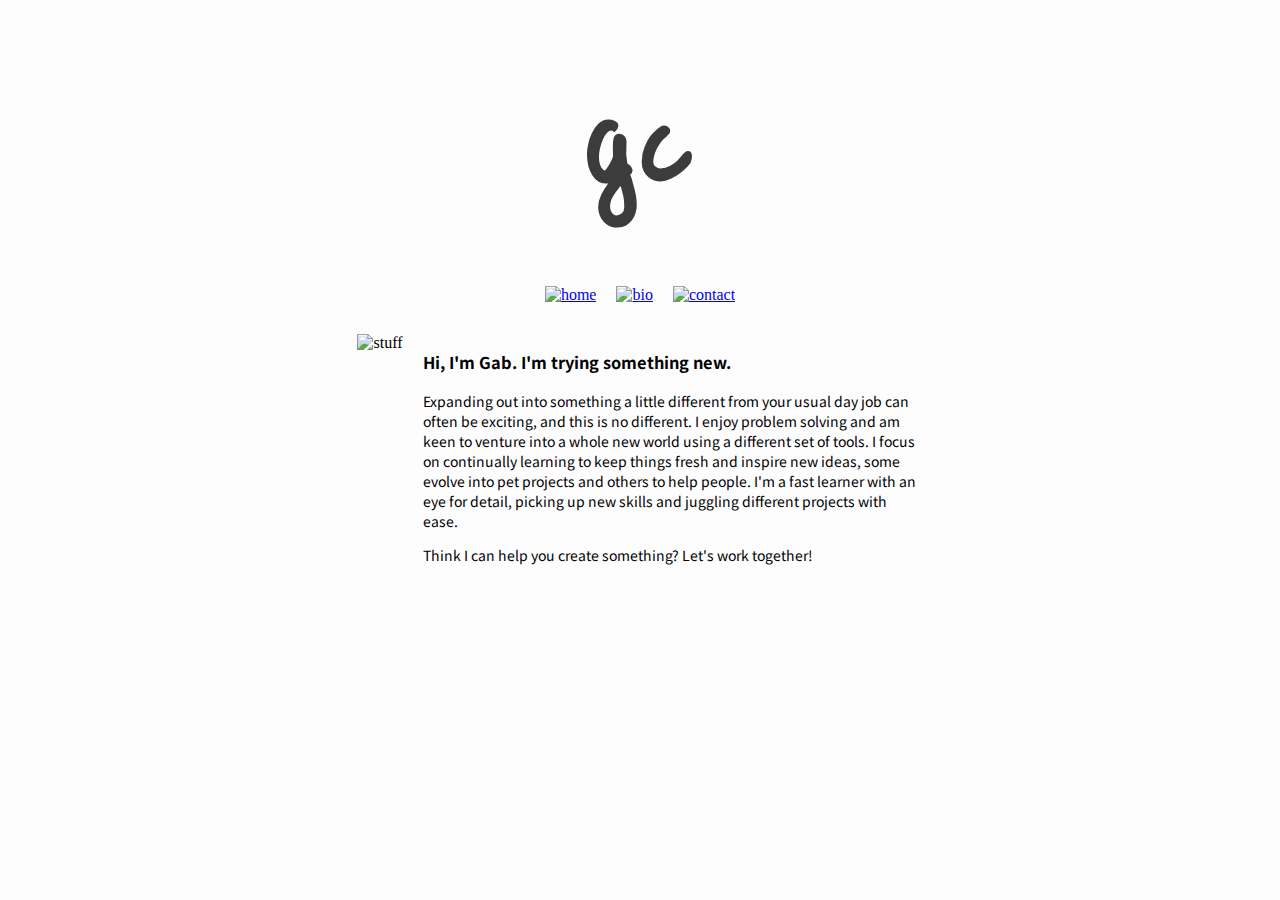
==== bio.html @ d98efaea "Initial commit" ====
<!doctype html>

<html lang="en">
    <head>
        <meta charset="utf-8">
        <title>gabriella.codes | bio</title>
        <meta name="description" content="Gabriella.Codes">
        <meta name="author" content="this guy">
        <link rel="stylesheet" href="styles.css">
    </head>
    <header>
        <div class="header-block">
            <h1 id="main-logo">gc</h1>
        </div>
    </header>
    <body>
        <div id="nav-container">
            <div class="nav-item">
                <a href="index.html">
                <img id="nav-item-home" src="images/button-home.PNG" alt="home">
                </a>
            </div>
            <div class="nav-item">
                <a href="bio.html">
                <img id="nav-item-bio" src="images/button-bio.PNG" alt="bio">
                </a>
            </div>
            <div class="nav-item">
                <a href="contact.html">
                <img id="nav-item-contact" src="images/button-contact.PNG" alt="contact">
                </a>
            </div>
        </div>
        <div id="bio-container">
            <div class="bio-photo">
                <img src="images/bio-photo.jpg" alt="stuff">
            </div>
            <div class="bio-text">
                <h3>Hi, I'm Gab. I'm trying something new.</h1>
                <p>Expanding out into something a little different from your usual day job can often be exciting, and this is no different. I enjoy problem solving and am keen to venture into a whole new world using a different set of tools. I focus on continually learning to keep things fresh and inspire new ideas, some evolve into pet projects and others to help people. I'm a fast learner with an eye for detail, picking up new skills and juggling different projects with ease.</p>
                <p>Think I can help you create something? Let's work together!</p>
            </div>
        </div>
    </body>
</html>
---- styles.css ----
@import url('https://fonts.googleapis.com/css2?family=Noto+Sans+HK:wght@300&display=swap');
@import url('https://fonts.googleapis.com/css2?family=Reenie+Beanie&display=swap');

html {
    background-color: #FDFDFE; 
}
#portfolio-container {
    display:flex;
    justify-content:center;
    flex-wrap:wrap;
    align-content: center;
}
.header-block {
    font-family: 'Reenie Beanie', sans-serif;
    padding: 3px;
    color: #3D3C3C;
    font-size:80px;
    text-align:center;
}
#main-logo {
    margin-top: 40px;
    margin-bottom: 40px;
}
.nav-item img {
    height:30px;
    margin: 10px;
    object-fit:cover;
}
#nav-container {
    display:flex;
    justify-content: center;
    flex-wrap:wrap;
    margin-bottom:20px;
}
.portfolio-item {
    display: flex;
    flex-wrap: wrap;
    justify-content: center;
    margin:10px;
}
p.c1 {
    text-align: center;
    font-family: 'Noto Sans HK', sans-serif;
    font-size:14px;
    margin-top:25px;
}
#form-container {
    display:flex;
    justify-content:center;
    flex-wrap:wrap;
    align-content: center;
}
.form-item-name, .form-item-email, .form-item-message, .form-item-button {
    display: flex;
    flex-wrap: wrap;
    justify-content: center;
    margin-bottom: 10px;
}
.form-item-name {
    float: left;
    margin-right: 5px;
}
::placeholder {
    color:#3D3C3C;
    font-family: 'Noto Sans HK', sans-serif;
    font-size:12px;
}
textarea {
    display: flex;
    width:291px;
    font-family: 'Noto Sans HK', sans-serif;
    font-size:12px;
}
input {
    display: flex;
    max-width: 140px;
    font-family: 'Noto Sans HK', sans-serif;
    font-size:12px;
}
#send-button {
    background-color: #ebebeb;
    font-family: 'Noto Sans HK', sans-serif;
    font-size:12px;
}
#bio-container {
    display:flex;
    justify-content:center;
    flex-wrap:wrap;
    flex-direction: row;
    align-content: center;
}
.bio-photo {
    display:flex;
    align-content: center;
    flex-shrink: 1;
}
.bio-photo img {
    display: flex;
    object-fit:cover;
    max-width:250px;
}
.bio-text {
    font-family: 'Noto Sans HK', sans-serif;
    font-size:14px;
    flex-basis:500px;
    margin-left: 20px;
}
@media (min-width:600px) {
    #portfolio-container{
        margin-left:50px;
        margin-right:50px;
    }
}
@media (max-width:765px) {
    .bio-text {
        text-align: center;
        margin-left: 0;
    }
}
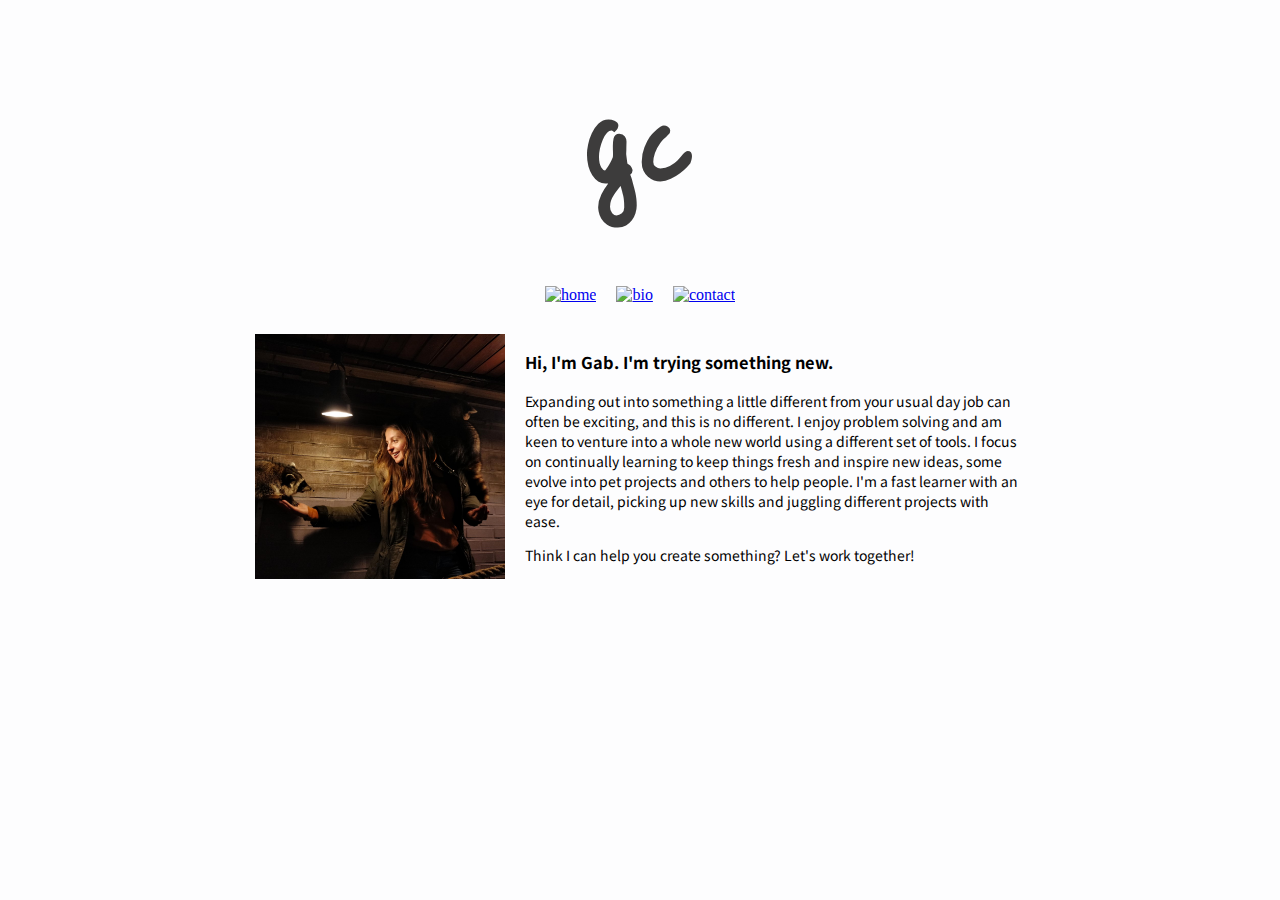
==== commit b4e0977f: "Updated image links to "Images" from "images"" ====
--- a/bio.html
+++ b/bio.html
@@ -17,23 +17,23 @@
         <div id="nav-container">
             <div class="nav-item">
                 <a href="index.html">
-                <img id="nav-item-home" src="images/button-home.PNG" alt="home">
+                <img id="nav-item-home" src="Images/button-home.PNG" alt="home">
                 </a>
             </div>
             <div class="nav-item">
                 <a href="bio.html">
-                <img id="nav-item-bio" src="images/button-bio.PNG" alt="bio">
+                <img id="nav-item-bio" src="Images/button-bio.PNG" alt="bio">
                 </a>
             </div>
             <div class="nav-item">
                 <a href="contact.html">
-                <img id="nav-item-contact" src="images/button-contact.PNG" alt="contact">
+                <img id="nav-item-contact" src="Images/button-contact.PNG" alt="contact">
                 </a>
             </div>
         </div>
         <div id="bio-container">
             <div class="bio-photo">
-                <img src="images/bio-photo.jpg" alt="stuff">
+                <img src="Images/bio-photo.jpg" alt="stuff">
             </div>
             <div class="bio-text">
                 <h3>Hi, I'm Gab. I'm trying something new.</h1>
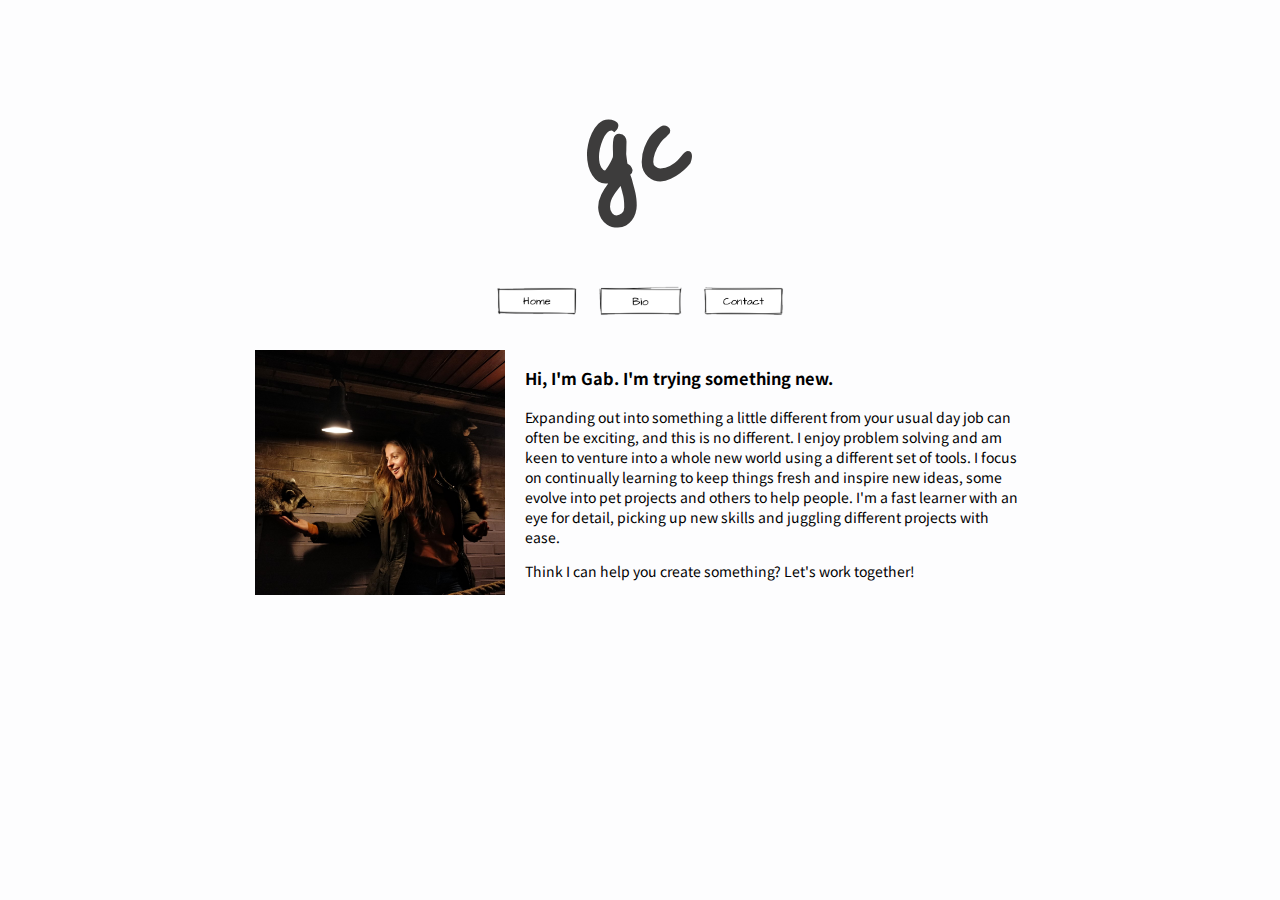
==== commit 20301dd5: "Updated image extensions & bio image alt" ====
--- a/bio.html
+++ b/bio.html
@@ -8,32 +8,32 @@
         <meta name="author" content="this guy">
         <link rel="stylesheet" href="styles.css">
     </head>
+    <body>
     <header>
         <div class="header-block">
             <h1 id="main-logo">gc</h1>
         </div>
     </header>
-    <body>
         <div id="nav-container">
             <div class="nav-item">
                 <a href="index.html">
-                <img id="nav-item-home" src="Images/button-home.PNG" alt="home">
+                <img id="nav-item-home" src="Images/button-home.png" alt="home">
                 </a>
             </div>
             <div class="nav-item">
                 <a href="bio.html">
-                <img id="nav-item-bio" src="Images/button-bio.PNG" alt="bio">
+                <img id="nav-item-bio" src="Images/button-bio.png" alt="bio">
                 </a>
             </div>
             <div class="nav-item">
                 <a href="contact.html">
-                <img id="nav-item-contact" src="Images/button-contact.PNG" alt="contact">
+                <img id="nav-item-contact" src="Images/button-contact.png" alt="contact">
                 </a>
             </div>
         </div>
         <div id="bio-container">
             <div class="bio-photo">
-                <img src="Images/bio-photo.jpg" alt="stuff">
+                <img src="Images/bio-photo.jpg" alt="it's Gabriella!">
             </div>
             <div class="bio-text">
                 <h3>Hi, I'm Gab. I'm trying something new.</h1>
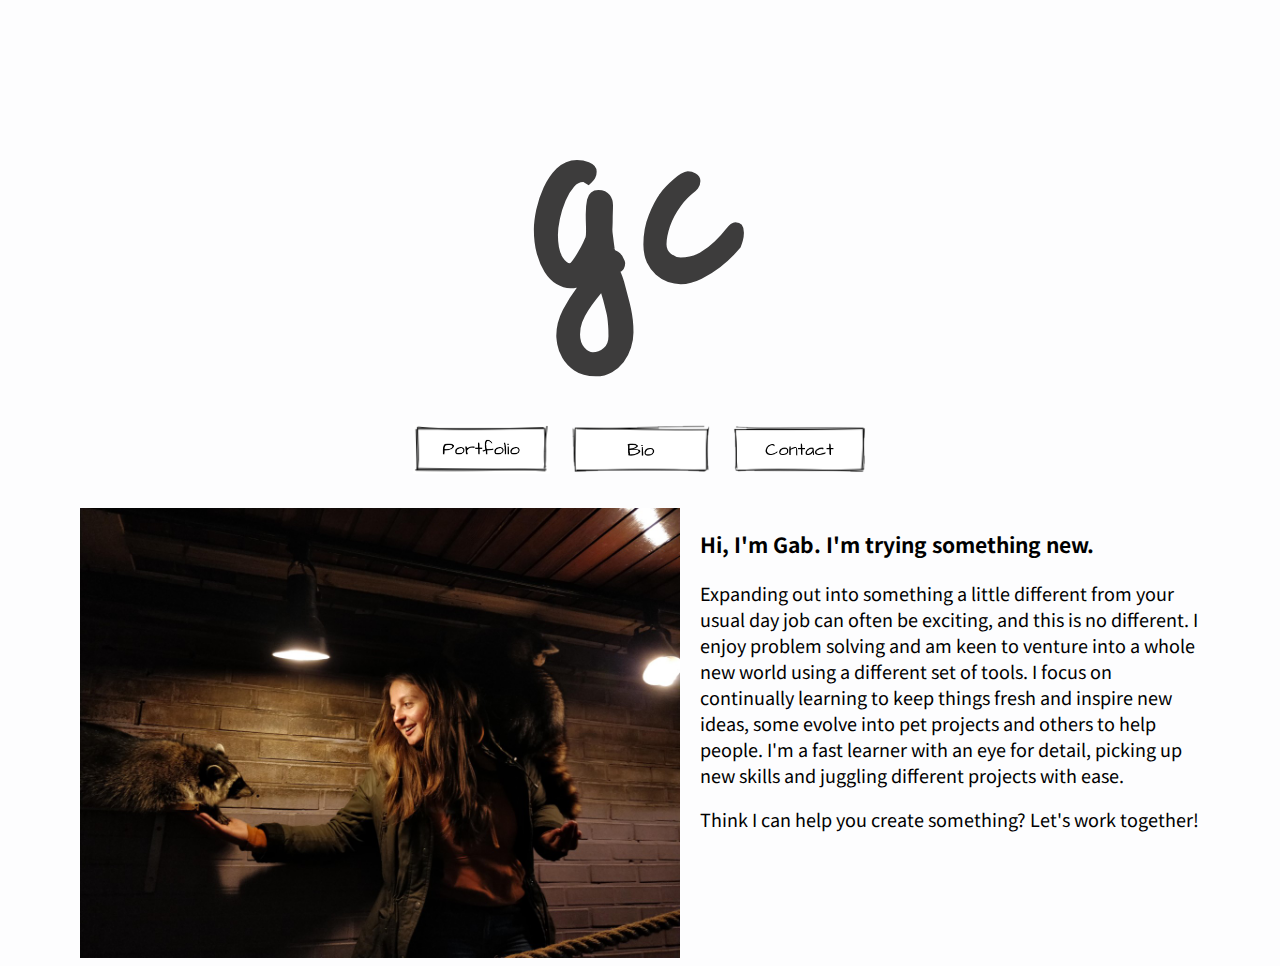
==== commit e32a281f: "General update of image and text sizing." ====
--- a/bio.html
+++ b/bio.html
@@ -17,7 +17,7 @@
         <div id="nav-container">
             <div class="nav-item">
                 <a href="index.html">
-                <img id="nav-item-home" src="Images/button-home.png" alt="home">
+                <img id="nav-item-home" src="Images/button-portfolio.png" alt="portfolio">
                 </a>
             </div>
             <div class="nav-item">
--- a/styles.css
+++ b/styles.css
@@ -14,7 +14,7 @@
     font-family: 'Reenie Beanie', sans-serif;
     padding: 3px;
     color: #3D3C3C;
-    font-size:80px;
+    font-size:160px;
     text-align:center;
 }
 #main-logo {
@@ -22,7 +22,7 @@
     margin-bottom: 40px;
 }
 .nav-item img {
-    height:30px;
+    height: 50px;
     margin: 10px;
     object-fit:cover;
 }
@@ -30,7 +30,7 @@
     display:flex;
     justify-content: center;
     flex-wrap:wrap;
-    margin-bottom:20px;
+    margin-bottom: 20px;
 }
 .portfolio-item {
     display: flex;
@@ -41,7 +41,7 @@
 p.c1 {
     text-align: center;
     font-family: 'Noto Sans HK', sans-serif;
-    font-size:14px;
+    font-size:24px;
     margin-top:25px;
 }
 #form-container {
@@ -63,24 +63,24 @@
 ::placeholder {
     color:#3D3C3C;
     font-family: 'Noto Sans HK', sans-serif;
-    font-size:12px;
+    font-size:14px;
 }
 textarea {
     display: flex;
     width:291px;
     font-family: 'Noto Sans HK', sans-serif;
-    font-size:12px;
+    font-size:18px;
 }
 input {
     display: flex;
     max-width: 140px;
     font-family: 'Noto Sans HK', sans-serif;
-    font-size:12px;
+    font-size:14px;
 }
 #send-button {
     background-color: #ebebeb;
     font-family: 'Noto Sans HK', sans-serif;
-    font-size:12px;
+    font-size:14px;
 }
 #bio-container {
     display:flex;
@@ -97,11 +97,11 @@
 .bio-photo img {
     display: flex;
     object-fit:cover;
-    max-width:250px;
+    max-width:600px;
 }
 .bio-text {
     font-family: 'Noto Sans HK', sans-serif;
-    font-size:14px;
+    font-size:18px;
     flex-basis:500px;
     margin-left: 20px;
 }
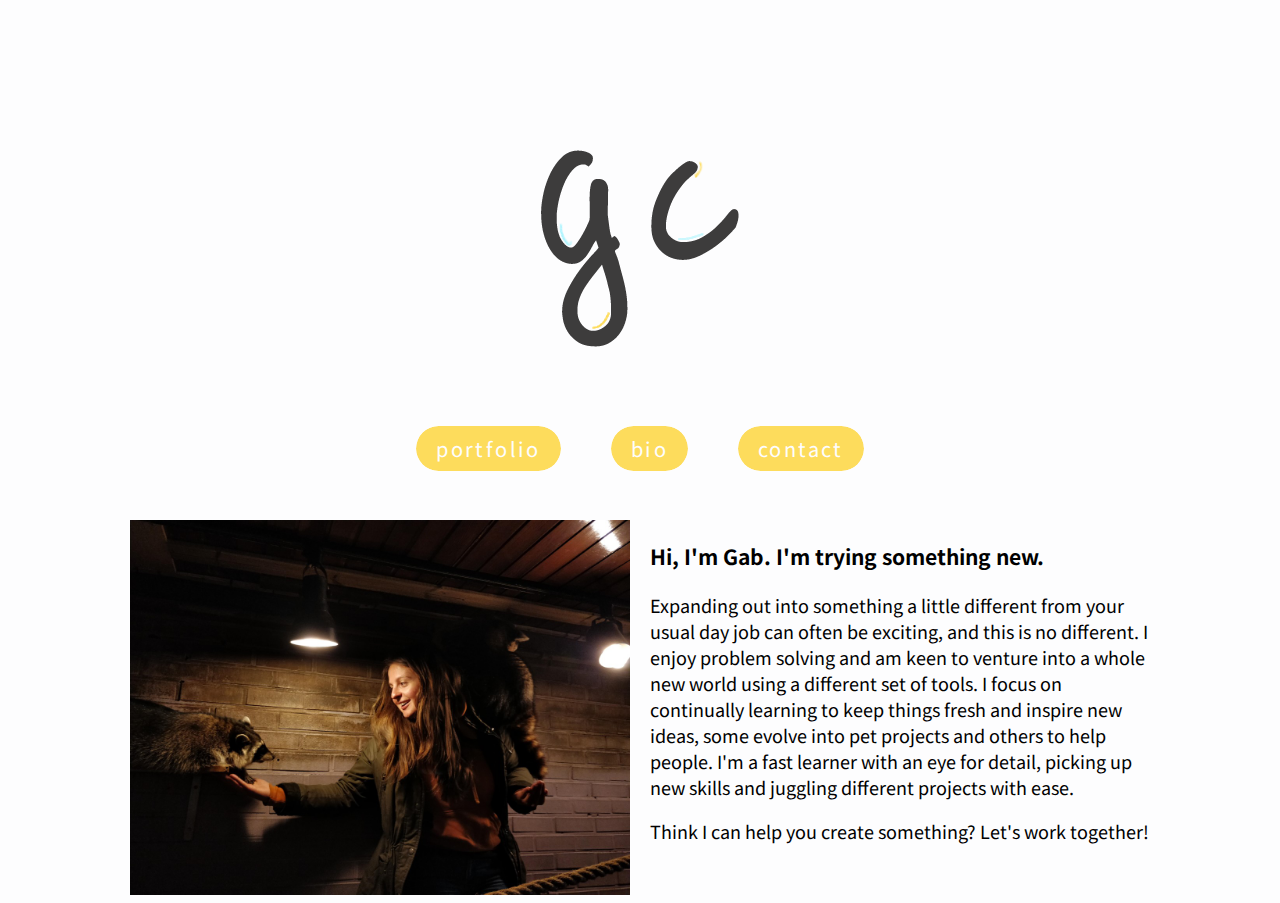
==== commit b8a4d8aa: "Major button update" ====
--- a/bio.html
+++ b/bio.html
@@ -7,28 +7,23 @@
         <meta name="description" content="Gabriella.Codes">
         <meta name="author" content="this guy">
         <link rel="stylesheet" href="styles.css">
+        <link rel="stylesheet" href="button-styles.css">
     </head>
     <body>
     <header>
         <div class="header-block">
-            <h1 id="main-logo">gc</h1>
+            <img src="Images/main-logo.fw.png" alt="gabriella codes logo">
         </div>
     </header>
         <div id="nav-container">
             <div class="nav-item">
-                <a href="index.html">
-                <img id="nav-item-home" src="Images/button-portfolio.png" alt="portfolio">
-                </a>
+                <a href="index.html" class="nav-button">portfolio</a>
             </div>
             <div class="nav-item">
-                <a href="bio.html">
-                <img id="nav-item-bio" src="Images/button-bio.png" alt="bio">
-                </a>
+                <a href="bio.html" class="nav-button">bio</a>
             </div>
             <div class="nav-item">
-                <a href="contact.html">
-                <img id="nav-item-contact" src="Images/button-contact.png" alt="contact">
-                </a>
+                <a href="contact.html" class="nav-button">contact</a>
             </div>
         </div>
         <div id="bio-container">
--- a/styles.css
+++ b/styles.css
@@ -11,21 +11,11 @@
     align-content: center;
 }
 .header-block {
-    font-family: 'Reenie Beanie', sans-serif;
-    padding: 3px;
-    color: #3D3C3C;
-    font-size:160px;
+    margin-top:150px;
+    margin-bottom: 50px;
     text-align:center;
 }
-#main-logo {
-    margin-top: 40px;
-    margin-bottom: 40px;
-}
-.nav-item img {
-    height: 50px;
-    margin: 10px;
-    object-fit:cover;
-}
+
 #nav-container {
     display:flex;
     justify-content: center;
@@ -97,7 +87,7 @@
 .bio-photo img {
     display: flex;
     object-fit:cover;
-    max-width:600px;
+    max-width:500px;
 }
 .bio-text {
     font-family: 'Noto Sans HK', sans-serif;
--- a/button-styles.css
+++ b/button-styles.css
@@ -0,0 +1,269 @@
+@import url('https://fonts.googleapis.com/css2?family=Noto+Sans+HK:wght@300&display=swap');
+@import url('https://fonts.googleapis.com/css2?family=Reenie+Beanie&display=swap');
+@import url('https://fonts.googleapis.com/css2?family=Roboto&display=swap');
+
+/* Navigation Button Style */
+.nav-button {
+    display: inline-block;
+    padding: .5rem 1.25rem;
+    border-radius: 10rem;
+    color: #FDFDFE;
+    text-transform: lowercase;
+    font-size: 1rem;
+    letter-spacing: .15rem;
+    transition: all .3s;
+    position: relative;
+    overflow: hidden;
+    z-index: 1;
+  }
+  .nav-button:after {
+    content: '';
+    position: absolute;
+    bottom: 0;
+    left: 0;
+    width: 100%;
+    height: 100%;
+    background-color: #FDDC5C;
+    border-radius: 10rem;
+    z-index: -2;
+  }
+  .nav-button:before {
+    content: '';
+    position: absolute;
+    bottom: 0;
+    left: 0;
+    width: 0%;
+    height: 100%;
+    background-color: #e0b400;
+    transition: all .3s;
+    border-radius: 10rem;
+    z-index: -1;
+  }
+  .nav-button:hover {
+    color: #FDFDFE;
+  }
+  .nav-button:hover:before {
+    width: 100%;
+  }
+
+  .nav-button {
+    font-family: 'Noto Sans HK', sans-serif;;
+    text-decoration: none;
+    font-size: 20px;
+  }
+  
+  .nav-item {
+    margin: 25px;
+  }
+  
+  span {
+    display: block;
+    margin-top: 2rem;
+    font-size: .7rem;
+    color: #777;
+  }
+  span a {
+    font-size: .7rem;
+    color: #999;
+    text-decoration: underline;
+  }
+
+  /* Send Button Code */
+
+  .send-button {
+    background: #BDF6FE;
+    border-radius: 5px;
+    color: #FDFDFE;
+    cursor: pointer;
+    font-family: 'Noto Sans HK', sans-serif;
+    font-size: 20px;
+    height: 40px;
+    letter-spacing: .2px;
+    line-height: 30px;
+    text-align: center;
+    text-transform: uppercase;
+    -webkit-user-select: none;
+       -moz-user-select: none;
+        -ms-user-select: none;
+            user-select: none;
+    width: 100px;
+    margin-top: 40px;
+    text-transform: lowercase;
+    border-radius: 10rem;
+    border: none;
+  }
+  .send-button:hover {
+    background: #BDF6FE;
+  }
+  .send-button:active {
+    box-shadow: inset 0px 2px 8px -1px #bdf6fe;
+  }
+  
+  .form-item-button {
+    margin: auto;
+    position: relative;
+  }
+  
+  .frills, .frills:after, .frills:before {
+    position: absolute;
+    background: #bdf6fe;
+    border-radius: 4px;
+    height: 8px;
+  }
+  
+  .frills:after, .frills:before {
+    content: "";
+    display: block;
+  }
+  
+  .frills:before {
+    bottom: 20px;
+  }
+  
+  .frills:after {
+    top: 20px;
+  }
+  
+  .left-frills {
+    right: 164px;
+    top: 58px;
+  }
+  .active .left-frills {
+    -webkit-animation: move-left 0.7s ease-out, width-to-zero 0.7s ease-out;
+            animation: move-left 0.7s ease-out, width-to-zero 0.7s ease-out;
+  }
+  .left-frills:before, .left-frills:after {
+    left: 15px;
+  }
+  .active .left-frills:before {
+    -webkit-animation: width-to-zero 0.7s ease-out, move-up 0.7s ease-out;
+            animation: width-to-zero 0.7s ease-out, move-up 0.7s ease-out;
+  }
+  .active .left-frills:after {
+    -webkit-animation: width-to-zero 0.7s ease-out, move-down 0.7s ease-out;
+            animation: width-to-zero 0.7s ease-out, move-down 0.7s ease-out;
+  }
+  
+  .right-frills {
+    left: 164px;
+    top: 58px;
+  }
+  .active .right-frills {
+    -webkit-animation: move-right 0.7s ease-out, width-to-zero 0.7s ease-out;
+            animation: move-right 0.7s ease-out, width-to-zero 0.7s ease-out;
+  }
+  .right-frills:before, .right-frills:after {
+    right: 15px;
+  }
+  .active .right-frills:before {
+    -webkit-animation: width-to-zero 0.7s ease-out, move-up 0.7s ease-out;
+            animation: width-to-zero 0.7s ease-out, move-up 0.7s ease-out;
+  }
+  .active .right-frills:after {
+    -webkit-animation: width-to-zero 0.7s ease-out, move-down 0.7s ease-out;
+            animation: width-to-zero 0.7s ease-out, move-down 0.7s ease-out;
+  }
+  
+  .left-frills:before, .right-frills:after {
+    -webkit-transform: rotate(34deg);
+            transform: rotate(34deg);
+  }
+  
+  .left-frills:after, .right-frills:before {
+    -webkit-transform: rotate(-34deg);
+            transform: rotate(-34deg);
+  }
+  
+  @-webkit-keyframes move-left {
+    0% {
+      -webkit-transform: none;
+              transform: none;
+    }
+    65% {
+      -webkit-transform: translateX(-80px);
+              transform: translateX(-80px);
+    }
+    100% {
+      -webkit-transform: translateX(-80px);
+              transform: translateX(-80px);
+    }
+  }
+  
+  @keyframes move-left {
+    0% {
+      -webkit-transform: none;
+              transform: none;
+    }
+    65% {
+      -webkit-transform: translateX(-80px);
+              transform: translateX(-80px);
+    }
+    100% {
+      -webkit-transform: translateX(-80px);
+              transform: translateX(-80px);
+    }
+  }
+  @-webkit-keyframes move-right {
+    0% {
+      -webkit-transform: none;
+              transform: none;
+    }
+    65% {
+      -webkit-transform: translateX(80px);
+              transform: translateX(80px);
+    }
+    100% {
+      -webkit-transform: translateX(80px);
+              transform: translateX(80px);
+    }
+  }
+  @keyframes move-right {
+    0% {
+      -webkit-transform: none;
+              transform: none;
+    }
+    65% {
+      -webkit-transform: translateX(80px);
+              transform: translateX(80px);
+    }
+    100% {
+      -webkit-transform: translateX(80px);
+              transform: translateX(80px);
+    }
+  }
+  @-webkit-keyframes width-to-zero {
+    0% {
+      width: 38px;
+    }
+    100% {
+      width: 8px;
+    }
+  }
+  @keyframes width-to-zero {
+    0% {
+      width: 38px;
+    }
+    100% {
+      width: 8px;
+    }
+  }
+  @-webkit-keyframes move-up {
+    100% {
+      bottom: 69.75px;
+    }
+  }
+  @keyframes move-up {
+    100% {
+      bottom: 69.75px;
+    }
+  }
+  @-webkit-keyframes move-down {
+    100% {
+      top: 69.75px;
+    }
+  }
+  @keyframes move-down {
+    100% {
+      top: 69.75px;
+    }
+  }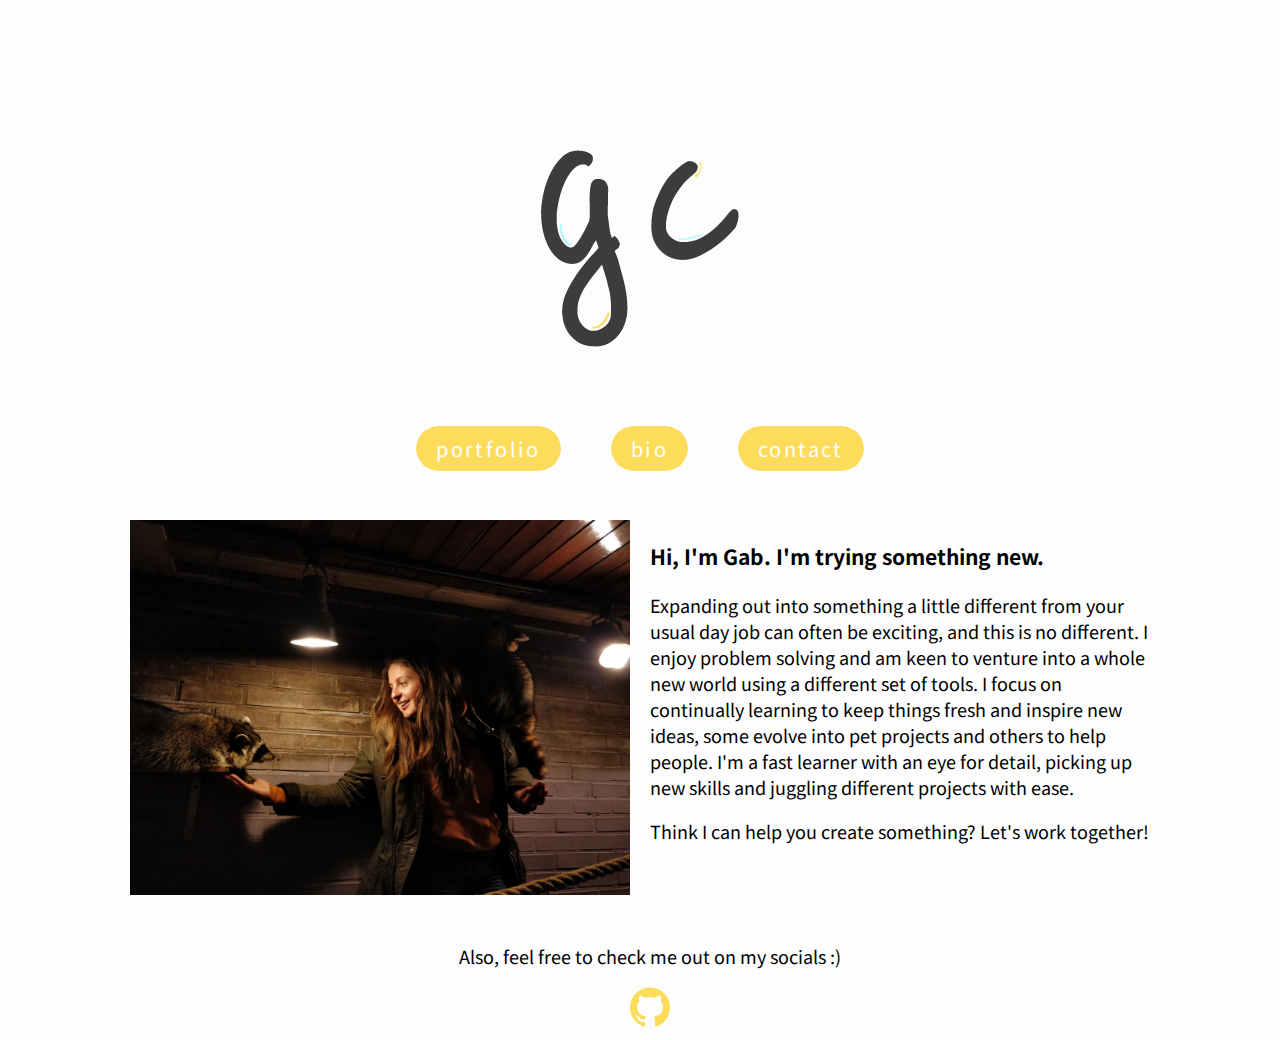
==== commit 02d3717c: "Inclusion of github link to bio page" ====
--- a/bio.html
+++ b/bio.html
@@ -36,5 +36,13 @@
                 <p>Think I can help you create something? Let's work together!</p>
             </div>
         </div>
+        <div id="social-container">
+            <div class="social-links">
+                <p>Also, feel free to check me out on my socials :)</p>
+                <a href="https://github.com/gabriellacodes" alt="gabriella codes github">
+                    <img src="Images/golden-git-logo.fw.png" alt="github logo">
+                </a>
+            </div>
+        </div>
     </body>
 </html>--- a/styles.css
+++ b/styles.css
@@ -72,7 +72,7 @@
     font-family: 'Noto Sans HK', sans-serif;
     font-size:14px;
 }
-#bio-container {
+#bio-container, #social-container {
     display:flex;
     justify-content:center;
     flex-wrap:wrap;
@@ -89,11 +89,18 @@
     object-fit:cover;
     max-width:500px;
 }
-.bio-text {
+.bio-text, .social-links {
     font-family: 'Noto Sans HK', sans-serif;
     font-size:18px;
     flex-basis:500px;
     margin-left: 20px;
+}
+.social-links {
+    margin-top:30px;
+    text-align: center;
+}
+.social-links img {
+    width:40px;
 }
 @media (min-width:600px) {
     #portfolio-container{
@@ -101,7 +108,7 @@
         margin-right:50px;
     }
 }
-@media (max-width:765px) {
+@media (max-width:1034px) {
     .bio-text {
         text-align: center;
         margin-left: 0;
--- a/button-styles.css
+++ b/button-styles.css
@@ -68,7 +68,7 @@
     text-decoration: underline;
   }
 
-  /* Send Button Code */
+  /* Send Button Code, https://codepen.io/alexzaworski/pen/bNqoRW */
 
   .send-button {
     background: #BDF6FE;
@@ -94,9 +94,11 @@
   }
   .send-button:hover {
     background: #BDF6FE;
+    background-color: #6feeff;
+    transition: all .3s;
   }
   .send-button:active {
-    box-shadow: inset 0px 2px 8px -1px #bdf6fe;
+    box-shadow: inset 0px 2px 8px -1px #6feeff;
   }
   
   .form-item-button {
@@ -106,7 +108,7 @@
   
   .frills, .frills:after, .frills:before {
     position: absolute;
-    background: #bdf6fe;
+    background: #6feeff;
     border-radius: 4px;
     height: 8px;
   }
